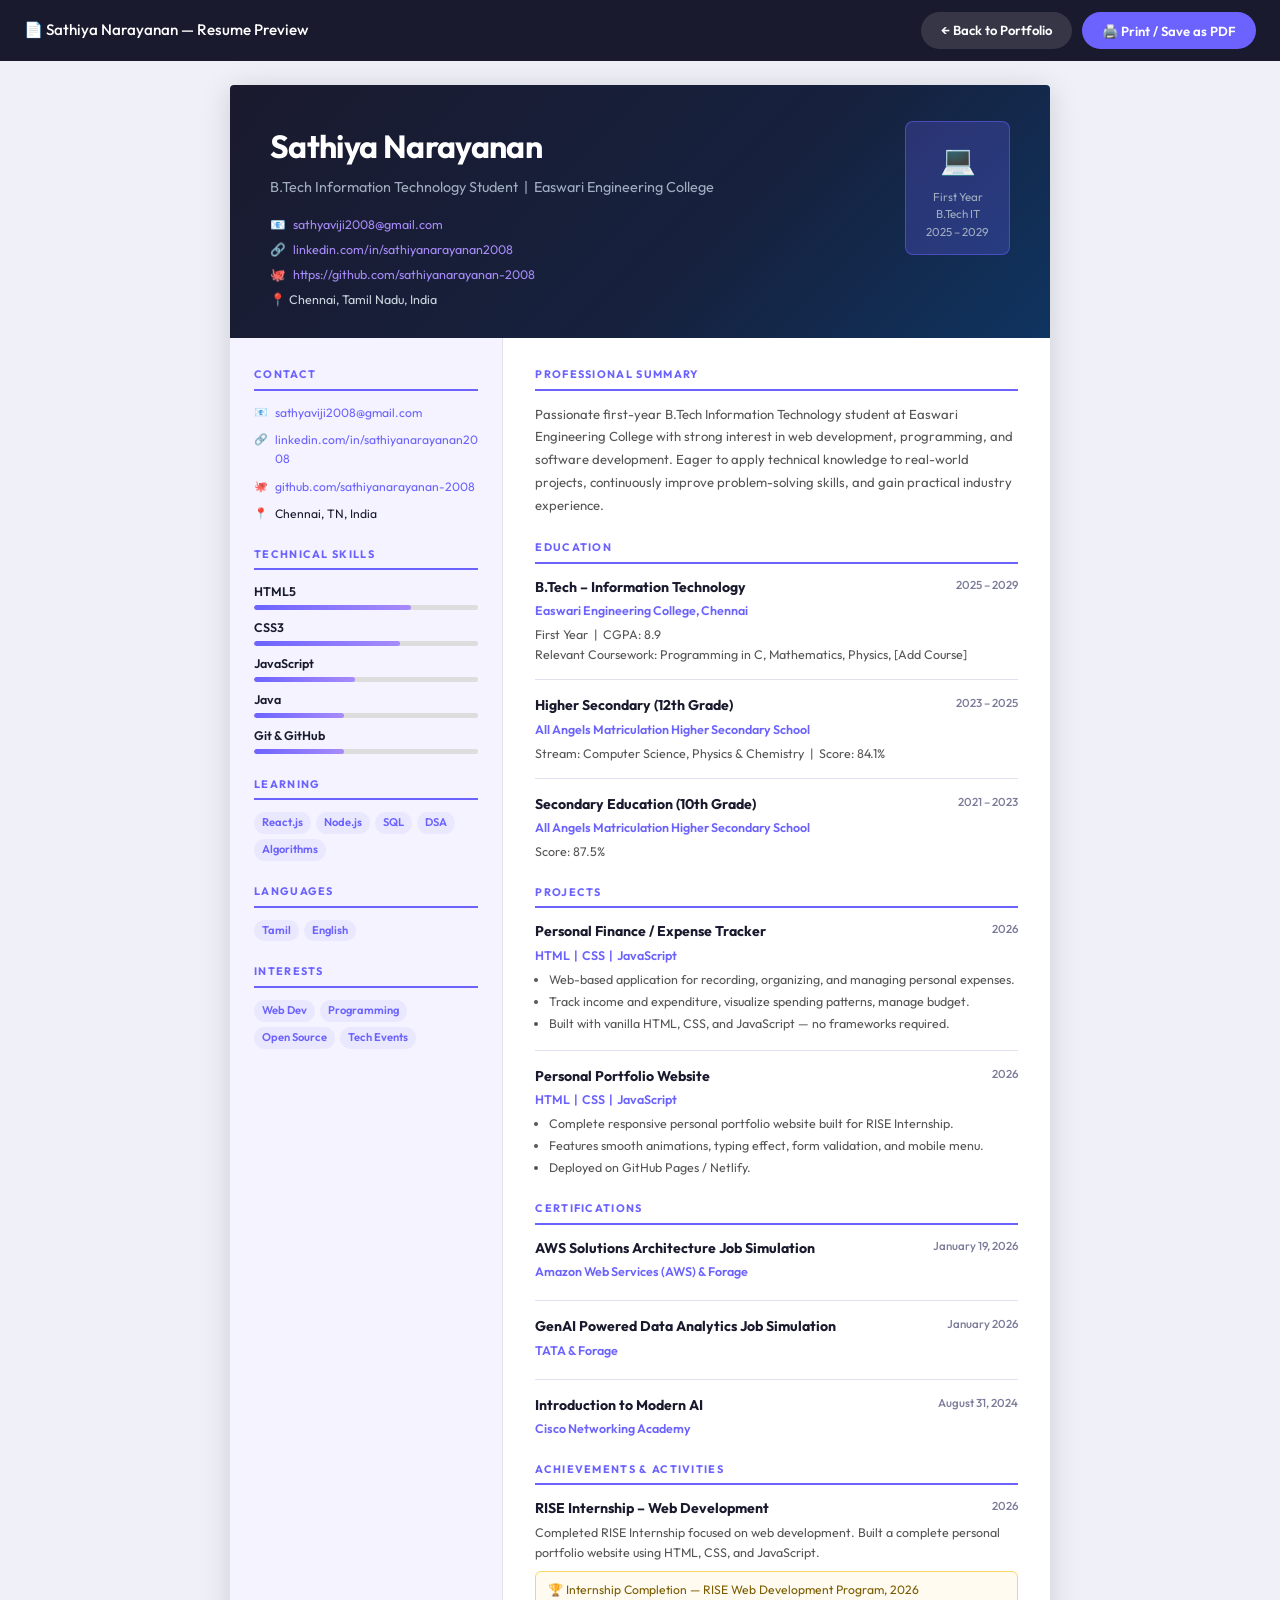
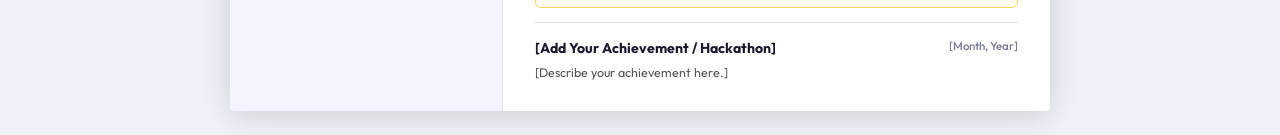
==== resume.html @ fcdcfe01 "Initial commit: Complete Personal Portfolio" ====
<!DOCTYPE html>
<html lang="en">

<head>
  <meta charset="UTF-8" />
  <meta name="viewport" content="width=device-width, initial-scale=1.0" />
  <title>Sathiya Narayanan – Resume</title>
  <link rel="preconnect" href="https://fonts.googleapis.com" />
  <link
    href="https://fonts.googleapis.com/css2?family=Outfit:wght@300;400;500;600;700&family=Fira+Code:wght@400;500&display=swap"
    rel="stylesheet" />
  <style>
    /* ========== PRINT + SCREEN STYLES ========== */
    :root {
      --primary: #6c63ff;
      --text: #1a1a2e;
      --muted: #555;
      --light: #7b7b9a;
      --border: #e0e0ef;
      --bg-accent: #f4f3ff;
    }

    * {
      box-sizing: border-box;
      margin: 0;
      padding: 0;
    }

    body {
      font-family: 'Outfit', sans-serif;
      background: #f0f0f8;
      color: var(--text);
      font-size: 13px;
      line-height: 1.6;
    }

    /* ---- Print button (hidden in print) ---- */
    .print-bar {
      background: #1a1a2e;
      padding: 12px 24px;
      display: flex;
      align-items: center;
      justify-content: space-between;
      gap: 12px;
    }

    .print-bar h2 {
      color: #fff;
      font-size: 0.95rem;
      font-weight: 500;
    }

    .print-bar-btns {
      display: flex;
      gap: 10px;
    }

    .btn-print,
    .btn-back {
      padding: 8px 20px;
      border-radius: 999px;
      border: none;
      font-family: 'Outfit', sans-serif;
      font-size: 0.82rem;
      font-weight: 600;
      cursor: pointer;
      transition: opacity 0.2s;
      text-decoration: none;
      display: inline-flex;
      align-items: center;
      gap: 6px;
    }

    .btn-print {
      background: #6c63ff;
      color: #fff;
    }

    .btn-back {
      background: rgba(255, 255, 255, 0.12);
      color: #fff;
    }

    .btn-print:hover,
    .btn-back:hover {
      opacity: 0.85;
    }

    /* ---- A4 Paper ---- */
    .resume-paper {
      max-width: 820px;
      margin: 24px auto;
      background: #fff;
      box-shadow: 0 4px 30px rgba(0, 0, 0, 0.15);
      border-radius: 4px;
      overflow: hidden;
    }

    /* ---- Header ---- */
    .r-header {
      background: linear-gradient(135deg, #1a1a2e 0%, #16213e 60%, #0f3460 100%);
      color: #fff;
      padding: 36px 40px 28px;
      display: grid;
      grid-template-columns: 1fr auto;
      gap: 20px;
      align-items: start;
    }

    .r-name {
      font-size: 2rem;
      font-weight: 700;
      letter-spacing: -0.02em;
      margin-bottom: 4px;
    }

    .r-title {
      font-size: 0.9rem;
      color: #a0aec0;
      font-weight: 400;
      margin-bottom: 16px;
    }

    .r-contacts {
      display: flex;
      flex-direction: column;
      gap: 5px;
    }

    .r-contact-item {
      font-size: 0.78rem;
      color: #cbd5e0;
      display: flex;
      align-items: center;
      gap: 7px;
    }

    .r-contact-item a {
      color: #a78bfa;
      text-decoration: none;
    }

    .r-badge {
      background: rgba(108, 99, 255, 0.25);
      border: 1px solid rgba(108, 99, 255, 0.5);
      border-radius: 8px;
      padding: 14px 20px;
      text-align: center;
    }

    .r-badge-icon {
      font-size: 1.8rem;
      margin-bottom: 6px;
    }

    .r-badge-text {
      font-size: 0.72rem;
      color: #a0aec0;
      line-height: 1.5;
    }

    /* ---- Body Layout ---- */
    .r-body {
      display: grid;
      grid-template-columns: 1fr 2fr;
    }

    /* ---- Sidebar ---- */
    .r-sidebar {
      background: var(--bg-accent);
      padding: 28px 24px;
      border-right: 1px solid var(--border);
    }

    /* ---- Main Content ---- */
    .r-main {
      padding: 28px 32px;
    }

    /* ---- Section ---- */
    .r-section {
      margin-bottom: 22px;
    }

    .r-section:last-child {
      margin-bottom: 0;
    }

    .r-section-title {
      font-size: 0.68rem;
      font-weight: 700;
      text-transform: uppercase;
      letter-spacing: 0.12em;
      color: var(--primary);
      border-bottom: 2px solid var(--primary);
      padding-bottom: 5px;
      margin-bottom: 12px;
    }

    /* ---- Skills ---- */
    .skill-list {
      display: flex;
      flex-direction: column;
      gap: 8px;
    }

    .skill-item {
      display: flex;
      flex-direction: column;
      gap: 3px;
    }

    .skill-label {
      font-size: 0.78rem;
      font-weight: 600;
      color: var(--text);
    }

    .skill-bar-bg {
      background: #ddd;
      border-radius: 999px;
      height: 5px;
      overflow: hidden;
    }

    .skill-bar-fill {
      height: 100%;
      border-radius: 999px;
      background: linear-gradient(90deg, var(--primary), #a78bfa);
    }

    /* ---- Tags ---- */
    .tag-group {
      display: flex;
      flex-wrap: wrap;
      gap: 5px;
      margin-top: 4px;
    }

    .tag {
      font-size: 0.7rem;
      padding: 2px 8px;
      border-radius: 999px;
      background: #e9e8ff;
      color: var(--primary);
      font-weight: 600;
    }

    /* ---- Timeline entry ---- */
    .r-entry {
      margin-bottom: 14px;
      padding-bottom: 14px;
      border-bottom: 1px solid var(--border);
    }

    .r-entry:last-child {
      border-bottom: none;
      margin-bottom: 0;
      padding-bottom: 0;
    }

    .r-entry-header {
      display: flex;
      justify-content: space-between;
      align-items: flex-start;
      gap: 10px;
      margin-bottom: 3px;
    }

    .r-entry-title {
      font-size: 0.88rem;
      font-weight: 700;
      color: var(--text);
    }

    .r-entry-date {
      font-size: 0.72rem;
      color: var(--light);
      white-space: nowrap;
      font-weight: 500;
    }

    .r-entry-sub {
      font-size: 0.78rem;
      color: var(--primary);
      font-weight: 600;
      margin-bottom: 4px;
    }

    .r-entry-desc {
      font-size: 0.78rem;
      color: var(--muted);
      line-height: 1.6;
    }

    .r-entry-desc ul {
      padding-left: 14px;
    }

    .r-entry-desc li {
      margin-bottom: 2px;
    }

    /* ---- Profile summary ---- */
    .r-summary {
      font-size: 0.82rem;
      color: var(--muted);
      line-height: 1.75;
    }

    /* ---- Contact sidebar items ---- */
    .contact-list {
      display: flex;
      flex-direction: column;
      gap: 8px;
    }

    .contact-list-item {
      font-size: 0.76rem;
      color: var(--text);
      display: flex;
      align-items: flex-start;
      gap: 7px;
      word-break: break-all;
    }

    .contact-list-item span {
      color: var(--primary);
      font-size: 0.9em;
      margin-top: 1px;
    }

    .contact-list-item a {
      color: var(--primary);
      text-decoration: none;
    }

    /* ---- Internship highlight ---- */
    .highlight-card {
      background: #fffbf0;
      border: 1px solid #f6d860;
      border-radius: 6px;
      padding: 8px 12px;
      font-size: 0.76rem;
      color: #7a5c00;
      margin-top: 8px;
    }

    /* ===== PRINT OVERRIDES ===== */
    @media print {
      body {
        background: #fff;
      }

      .print-bar {
        display: none !important;
      }

      .resume-paper {
        box-shadow: none;
        margin: 0;
        border-radius: 0;
        max-width: 100%;
      }

      .r-section, .r-entry {
        page-break-inside: avoid;
        break-inside: avoid;
      }

      @page {
        margin: 10mm;
        size: A4;
      }
    }
  </style>
</head>

<body>

  <!-- Print / Back Bar (hidden on print) -->
  <div class="print-bar">
    <h2>📄 Sathiya Narayanan — Resume Preview</h2>
    <div class="print-bar-btns">
      <a href="index.html" class="btn-back">← Back to Portfolio</a>
      <button class="btn-print" onclick="window.print()">🖨️ Print / Save as PDF</button>
    </div>
  </div>

  <div class="resume-paper">

    <!-- ===== HEADER ===== -->
    <header class="r-header">
      <div>
        <div class="r-name">Sathiya Narayanan</div>
        <div class="r-title">B.Tech Information Technology Student &nbsp;|&nbsp; Easwari Engineering College</div>
        <div class="r-contacts">
          <div class="r-contact-item">
            📧 <a href="mailto:sathyaviji2008@gmail.com">sathyaviji2008@gmail.com</a>
          </div>
          <div class="r-contact-item">
            🔗 <a href="https://www.linkedin.com/in/sathiyanarayanan2008"
              target="_blank">linkedin.com/in/sathiyanarayanan2008</a>
          </div>
          <div class="r-contact-item">
            🐙 <a href="https://github.com/sathiyanarayanan-2008"
              target="_blank">https://github.com/sathiyanarayanan-2008</a>
          </div>
          <div class="r-contact-item">
            📍 Chennai, Tamil Nadu, India
          </div>
        </div>
      </div>
      <div class="r-badge">
        <div class="r-badge-icon">💻</div>
        <div class="r-badge-text">First Year<br />B.Tech IT<br />2025 – 2029</div>
      </div>
    </header>

    <!-- ===== BODY ===== -->
    <div class="r-body">

      <!-- ===== SIDEBAR ===== -->
      <aside class="r-sidebar">

        <!-- Contact -->
        <div class="r-section">
          <div class="r-section-title">Contact</div>
          <div class="contact-list">
            <div class="contact-list-item">
              <span>📧</span>
              <a href="mailto:sathyaviji2008@gmail.com">sathyaviji2008@gmail.com</a>
            </div>
            <div class="contact-list-item">
              <span>🔗</span>
              <a href="https://www.linkedin.com/in/sathiyanarayanan2008"
                target="_blank">linkedin.com/in/sathiyanarayanan2008</a>
            </div>
            <div class="contact-list-item">
              <span>🐙</span>
              <a href="https://github.com/sathiyanarayanan-2008" target="_blank">github.com/sathiyanarayanan-2008</a>
            </div>
            <div class="contact-list-item">
              <span>📍</span> Chennai, TN, India
            </div>
          </div>
        </div>

        <!-- Skills -->
        <div class="r-section">
          <div class="r-section-title">Technical Skills</div>
          <div class="skill-list">
            <div class="skill-item">
              <div class="skill-label">HTML5</div>
              <div class="skill-bar-bg">
                <div class="skill-bar-fill" style="width:70%"></div>
              </div>
            </div>
            <div class="skill-item">
              <div class="skill-label">CSS3</div>
              <div class="skill-bar-bg">
                <div class="skill-bar-fill" style="width:65%"></div>
              </div>
            </div>
            <div class="skill-item">
              <div class="skill-label">JavaScript</div>
              <div class="skill-bar-bg">
                <div class="skill-bar-fill" style="width:45%"></div>
              </div>
            </div>
            <div class="skill-item">
              <div class="skill-label">Java</div>
              <div class="skill-bar-bg">
                <div class="skill-bar-fill" style="width:40%"></div>
              </div>
            </div>
            <div class="skill-item">
              <div class="skill-label">Git & GitHub</div>
              <div class="skill-bar-bg">
                <div class="skill-bar-fill" style="width:40%"></div>
              </div>
            </div>
          </div>
        </div>

        <!-- Currently Learning -->
        <div class="r-section">
          <div class="r-section-title">Learning</div>
          <div class="tag-group">
            <span class="tag">React.js</span>
            <span class="tag">Node.js</span>
            <span class="tag">SQL</span>
            <span class="tag">DSA</span>
            <span class="tag">Algorithms</span>
          </div>
        </div>

        <!-- Languages -->
        <div class="r-section">
          <div class="r-section-title">Languages</div>
          <div class="tag-group">
            <span class="tag">Tamil</span>
            <span class="tag">English</span>
          </div>
        </div>

        <!-- Interests -->
        <div class="r-section">
          <div class="r-section-title">Interests</div>
          <div class="tag-group">
            <span class="tag">Web Dev</span>
            <span class="tag">Programming</span>
            <span class="tag">Open Source</span>
            <span class="tag">Tech Events</span>
          </div>
        </div>

      </aside>

      <!-- ===== MAIN CONTENT ===== -->
      <main class="r-main">

        <!-- Summary -->
        <div class="r-section">
          <div class="r-section-title">Professional Summary</div>
          <p class="r-summary">
            Passionate first-year B.Tech Information Technology student at Easwari Engineering College with strong
            interest in web development, programming, and software development. Eager to apply technical knowledge to
            real-world projects, continuously improve problem-solving skills, and gain practical industry experience.
          </p>
        </div>

        <!-- Education -->
        <div class="r-section">
          <div class="r-section-title">Education</div>

          <div class="r-entry">
            <div class="r-entry-header">
              <div class="r-entry-title">B.Tech – Information Technology</div>
              <div class="r-entry-date">2025 – 2029</div>
            </div>
            <div class="r-entry-sub">Easwari Engineering College, Chennai</div>
            <div class="r-entry-desc">
              First Year &nbsp;|&nbsp; CGPA: 8.9<br />
              Relevant Coursework: Programming in C, Mathematics, Physics, [Add Course]
            </div>
          </div>

          <div class="r-entry">
            <div class="r-entry-header">
              <div class="r-entry-title">Higher Secondary (12th Grade)</div>
              <div class="r-entry-date">2023 – 2025</div>
            </div>
            <div class="r-entry-sub">All Angels Matriculation Higher Secondary School</div>
            <div class="r-entry-desc">Stream: Computer Science, Physics & Chemistry &nbsp;|&nbsp; Score: 84.1%</div>
          </div>

          <div class="r-entry">
            <div class="r-entry-header">
              <div class="r-entry-title">Secondary Education (10th Grade)</div>
              <div class="r-entry-date">2021 – 2023</div>
            </div>
            <div class="r-entry-sub">All Angels Matriculation Higher Secondary School</div>
            <div class="r-entry-desc">Score: 87.5%</div>
          </div>
        </div>

        <!-- Projects -->
        <div class="r-section">
          <div class="r-section-title">Projects</div>

          <div class="r-entry">
            <div class="r-entry-header">
              <div class="r-entry-title">Personal Finance / Expense Tracker</div>
              <div class="r-entry-date">2026</div>
            </div>
            <div class="r-entry-sub">HTML &nbsp;|&nbsp; CSS &nbsp;|&nbsp; JavaScript</div>
            <div class="r-entry-desc">
              <ul>
                <li>Web-based application for recording, organizing, and managing personal expenses.</li>
                <li>Track income and expenditure, visualize spending patterns, manage budget.</li>
                <li>Built with vanilla HTML, CSS, and JavaScript — no frameworks required.</li>
              </ul>
            </div>
          </div>

          <div class="r-entry">
            <div class="r-entry-header">
              <div class="r-entry-title">Personal Portfolio Website</div>
              <div class="r-entry-date">2026</div>
            </div>
            <div class="r-entry-sub">HTML &nbsp;|&nbsp; CSS &nbsp;|&nbsp; JavaScript</div>
            <div class="r-entry-desc">
              <ul>
                <li>Complete responsive personal portfolio website built for RISE Internship.</li>
                <li>Features smooth animations, typing effect, form validation, and mobile menu.</li>
                <li>Deployed on GitHub Pages / Netlify.</li>
              </ul>
            </div>
          </div>
        </div>

        <!-- Certifications -->
        <div class="r-section">
          <div class="r-section-title">Certifications</div>

          <div class="r-entry">
            <div class="r-entry-header">
              <div class="r-entry-title">AWS Solutions Architecture Job Simulation</div>
              <div class="r-entry-date">January 19, 2026</div>
            </div>
            <div class="r-entry-sub">Amazon Web Services (AWS) &amp; Forage</div>
          </div>

          <div class="r-entry">
            <div class="r-entry-header">
              <div class="r-entry-title">GenAI Powered Data Analytics Job Simulation</div>
              <div class="r-entry-date">January 2026</div>
            </div>
            <div class="r-entry-sub">TATA &amp; Forage</div>
          </div>

          <div class="r-entry">
            <div class="r-entry-header">
              <div class="r-entry-title">Introduction to Modern AI</div>
              <div class="r-entry-date">August 31, 2024</div>
            </div>
            <div class="r-entry-sub">Cisco Networking Academy</div>
          </div>
        </div>

        <!-- Achievements -->
        <div class="r-section">
          <div class="r-section-title">Achievements & Activities</div>
          <div class="r-entry">
            <div class="r-entry-header">
              <div class="r-entry-title">RISE Internship – Web Development</div>
              <div class="r-entry-date">2026</div>
            </div>
            <div class="r-entry-desc">Completed RISE Internship focused on web development. Built a complete personal
              portfolio website using HTML, CSS, and JavaScript.</div>
            <div class="highlight-card">🏆 Internship Completion — RISE Web Development Program, 2026</div>
          </div>

          <div class="r-entry">
            <div class="r-entry-header">
              <div class="r-entry-title">[Add Your Achievement / Hackathon]</div>
              <div class="r-entry-date">[Month, Year]</div>
            </div>
            <div class="r-entry-desc">[Describe your achievement here.]</div>
          </div>
        </div>

      </main>
    </div>

  </div>

  <script>
    // Auto-trigger print if URL has ?print=1
    if (new URLSearchParams(window.location.search).get('print') === '1') {
      window.onload = () => window.print();
    }
  </script>
</body>

</html>
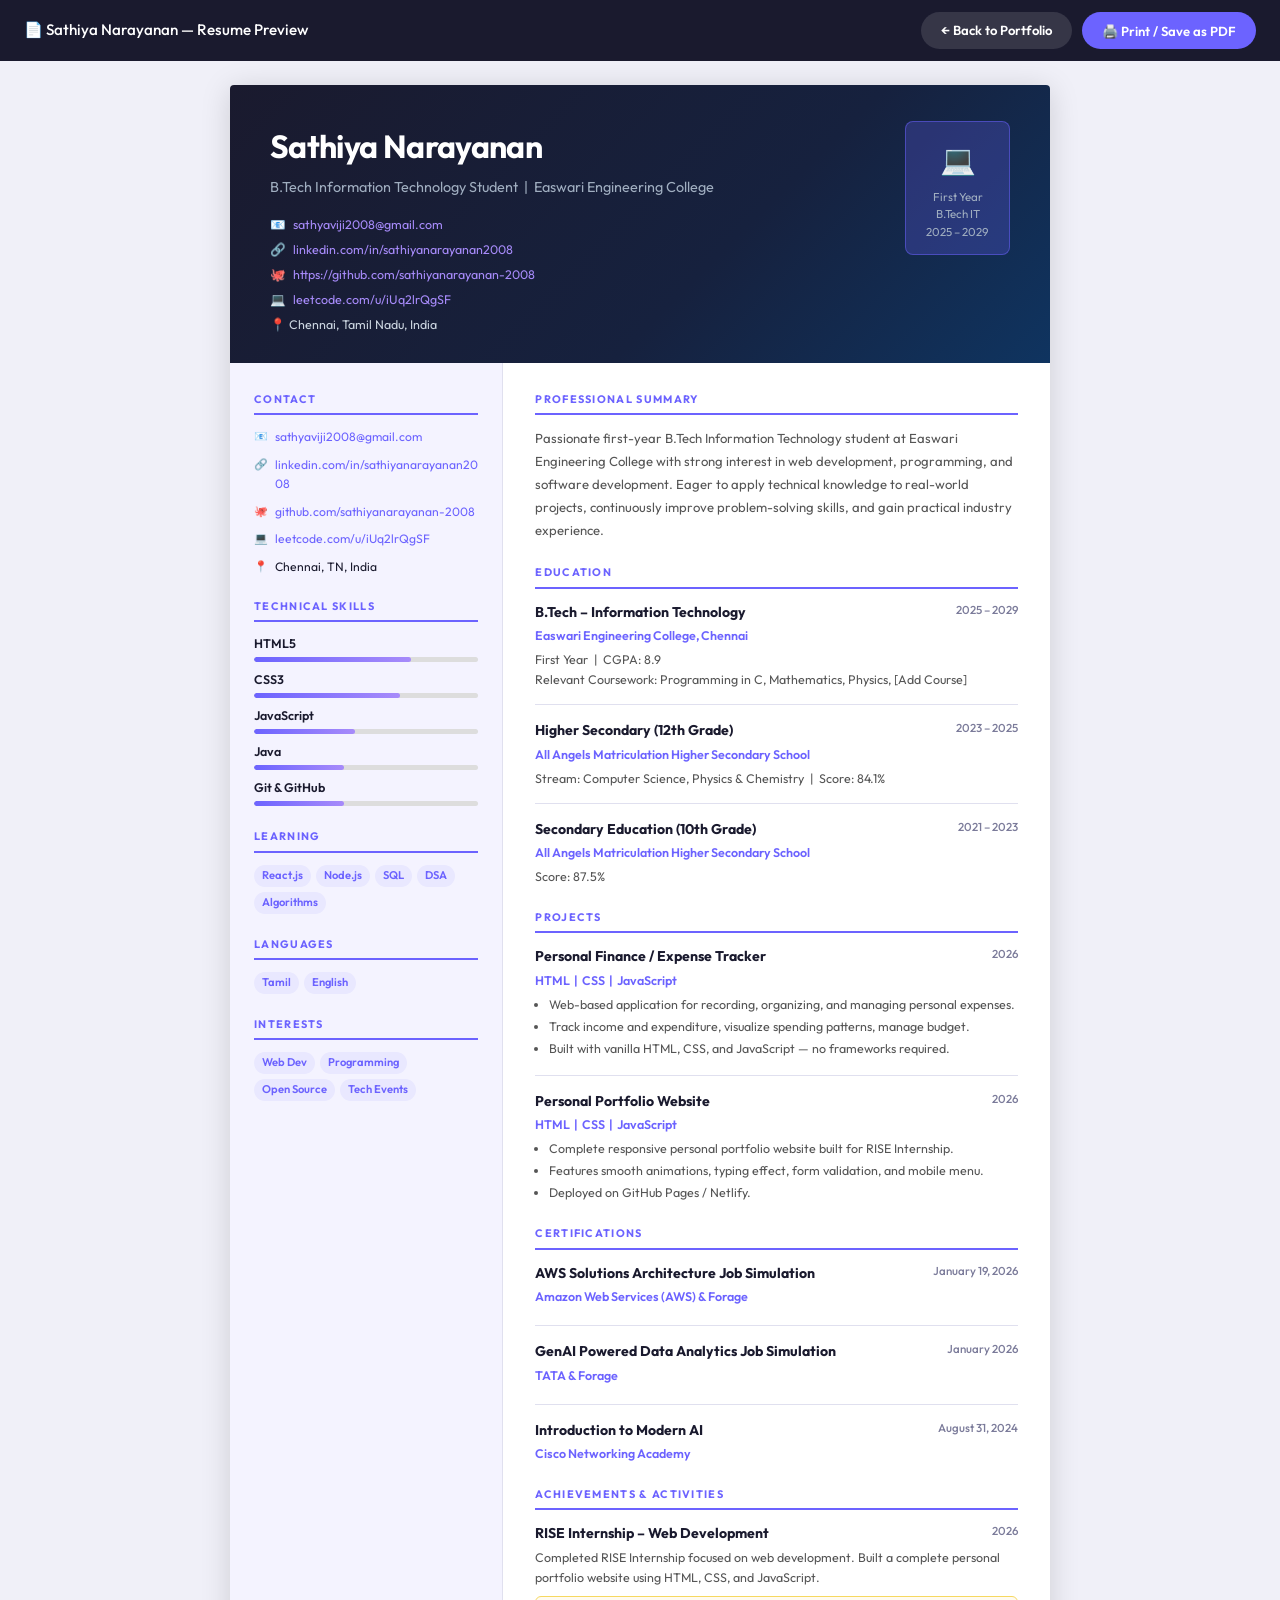
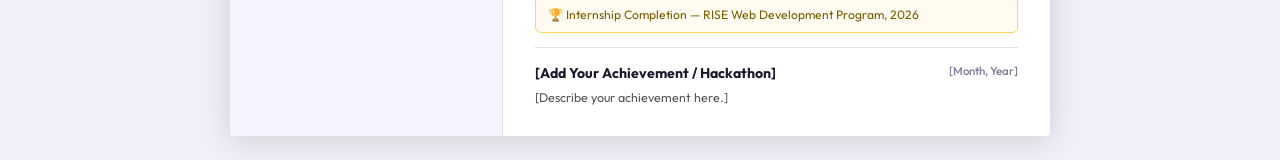
==== commit cbd71ee4: "Add LeetCode profile links and achievements" ====
--- a/resume.html
+++ b/resume.html
@@ -407,6 +407,10 @@
               target="_blank">https://github.com/sathiyanarayanan-2008</a>
           </div>
           <div class="r-contact-item">
+            💻 <a href="https://leetcode.com/u/iUq2lrQgSF/"
+              target="_blank">leetcode.com/u/iUq2lrQgSF</a>
+          </div>
+          <div class="r-contact-item">
             📍 Chennai, Tamil Nadu, India
           </div>
         </div>
@@ -439,6 +443,10 @@
             <div class="contact-list-item">
               <span>🐙</span>
               <a href="https://github.com/sathiyanarayanan-2008" target="_blank">github.com/sathiyanarayanan-2008</a>
+            </div>
+            <div class="contact-list-item">
+              <span>💻</span>
+              <a href="https://leetcode.com/u/iUq2lrQgSF/" target="_blank">leetcode.com/u/iUq2lrQgSF</a>
             </div>
             <div class="contact-list-item">
               <span>📍</span> Chennai, TN, India
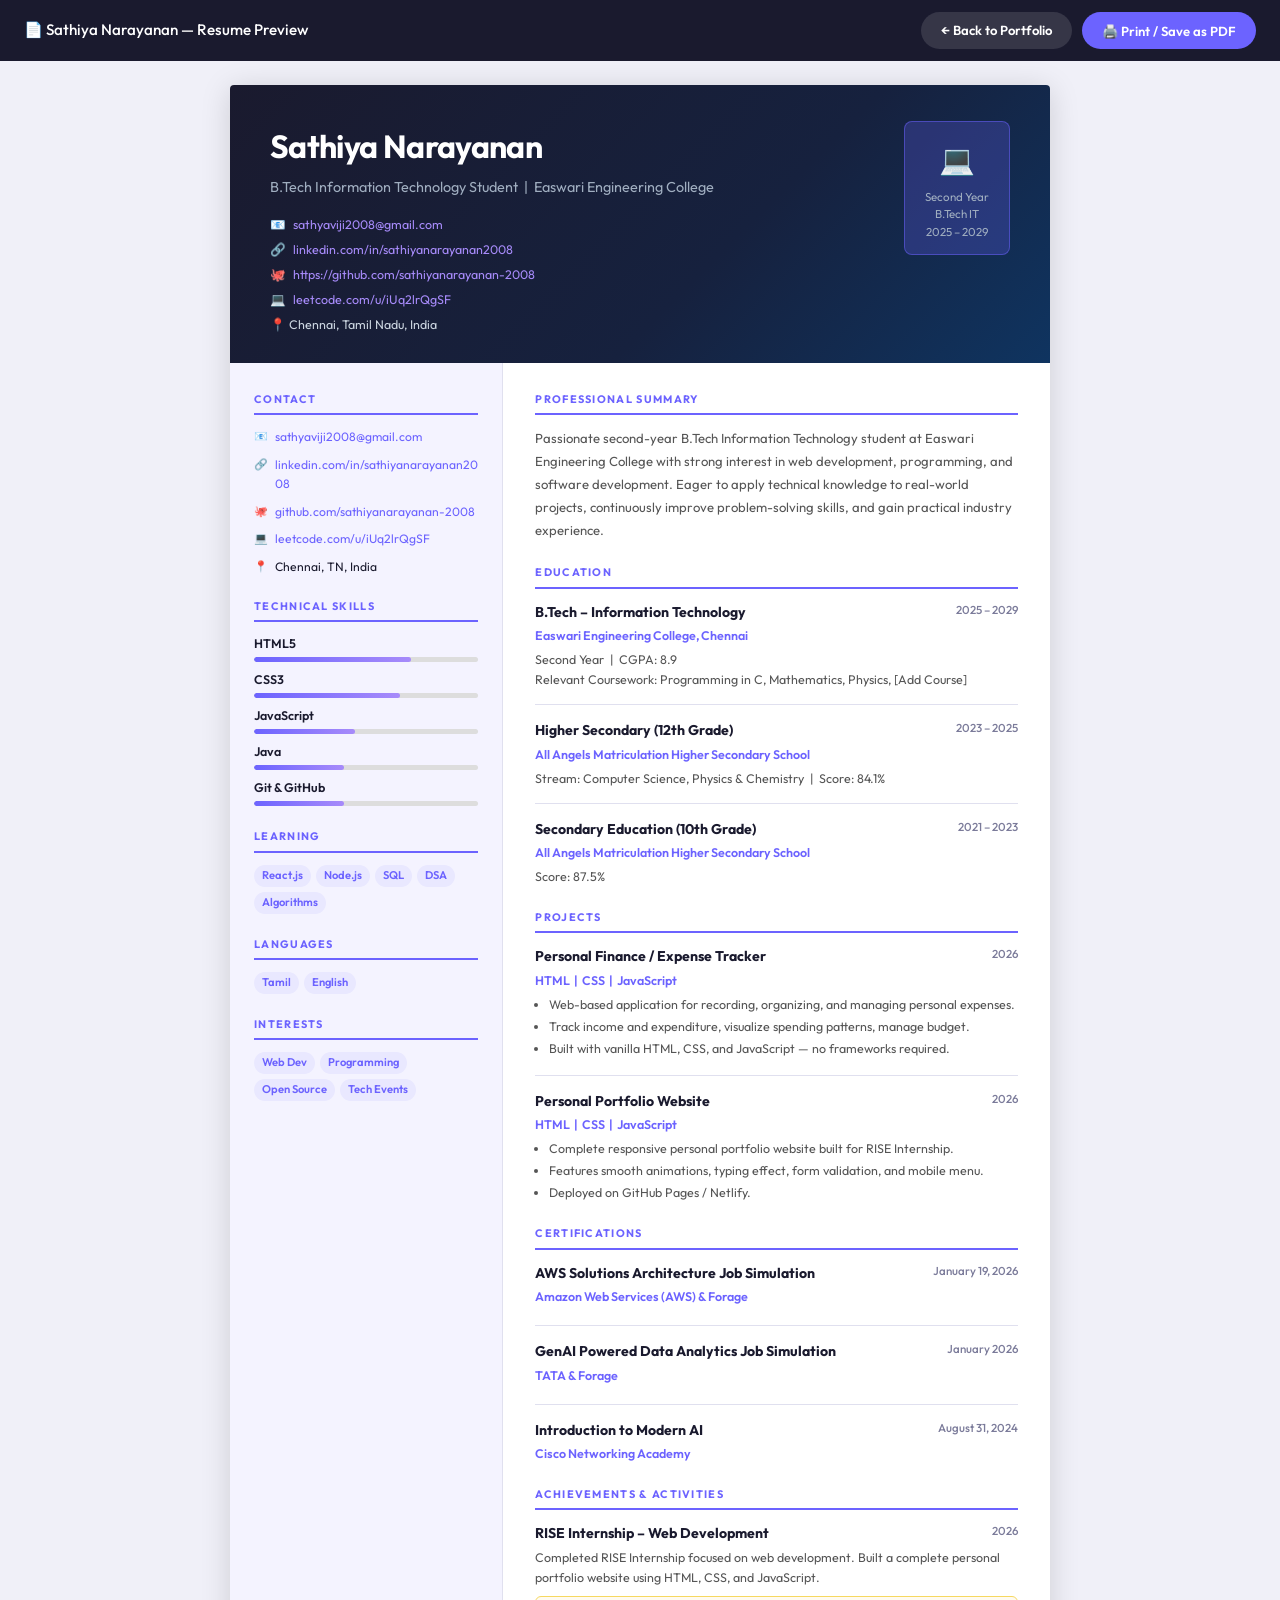
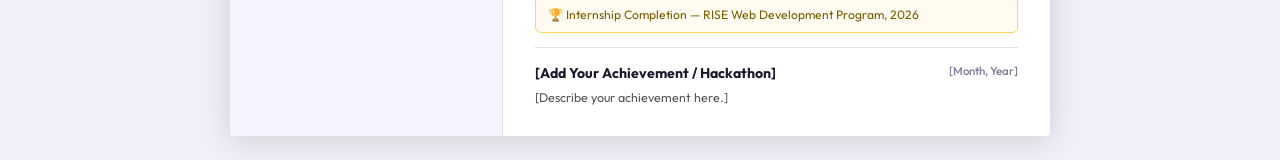
==== commit 8ef6049f: "Update year of study to second year" ====
--- a/resume.html
+++ b/resume.html
@@ -417,7 +417,7 @@
       </div>
       <div class="r-badge">
         <div class="r-badge-icon">💻</div>
-        <div class="r-badge-text">First Year<br />B.Tech IT<br />2025 – 2029</div>
+        <div class="r-badge-text">Second Year<br />B.Tech IT<br />2025 – 2029</div>
       </div>
     </header>
 
@@ -532,7 +532,7 @@
         <div class="r-section">
           <div class="r-section-title">Professional Summary</div>
           <p class="r-summary">
-            Passionate first-year B.Tech Information Technology student at Easwari Engineering College with strong
+            Passionate second-year B.Tech Information Technology student at Easwari Engineering College with strong
             interest in web development, programming, and software development. Eager to apply technical knowledge to
             real-world projects, continuously improve problem-solving skills, and gain practical industry experience.
           </p>
@@ -549,7 +549,7 @@
             </div>
             <div class="r-entry-sub">Easwari Engineering College, Chennai</div>
             <div class="r-entry-desc">
-              First Year &nbsp;|&nbsp; CGPA: 8.9<br />
+              Second Year &nbsp;|&nbsp; CGPA: 8.9<br />
               Relevant Coursework: Programming in C, Mathematics, Physics, [Add Course]
             </div>
           </div>
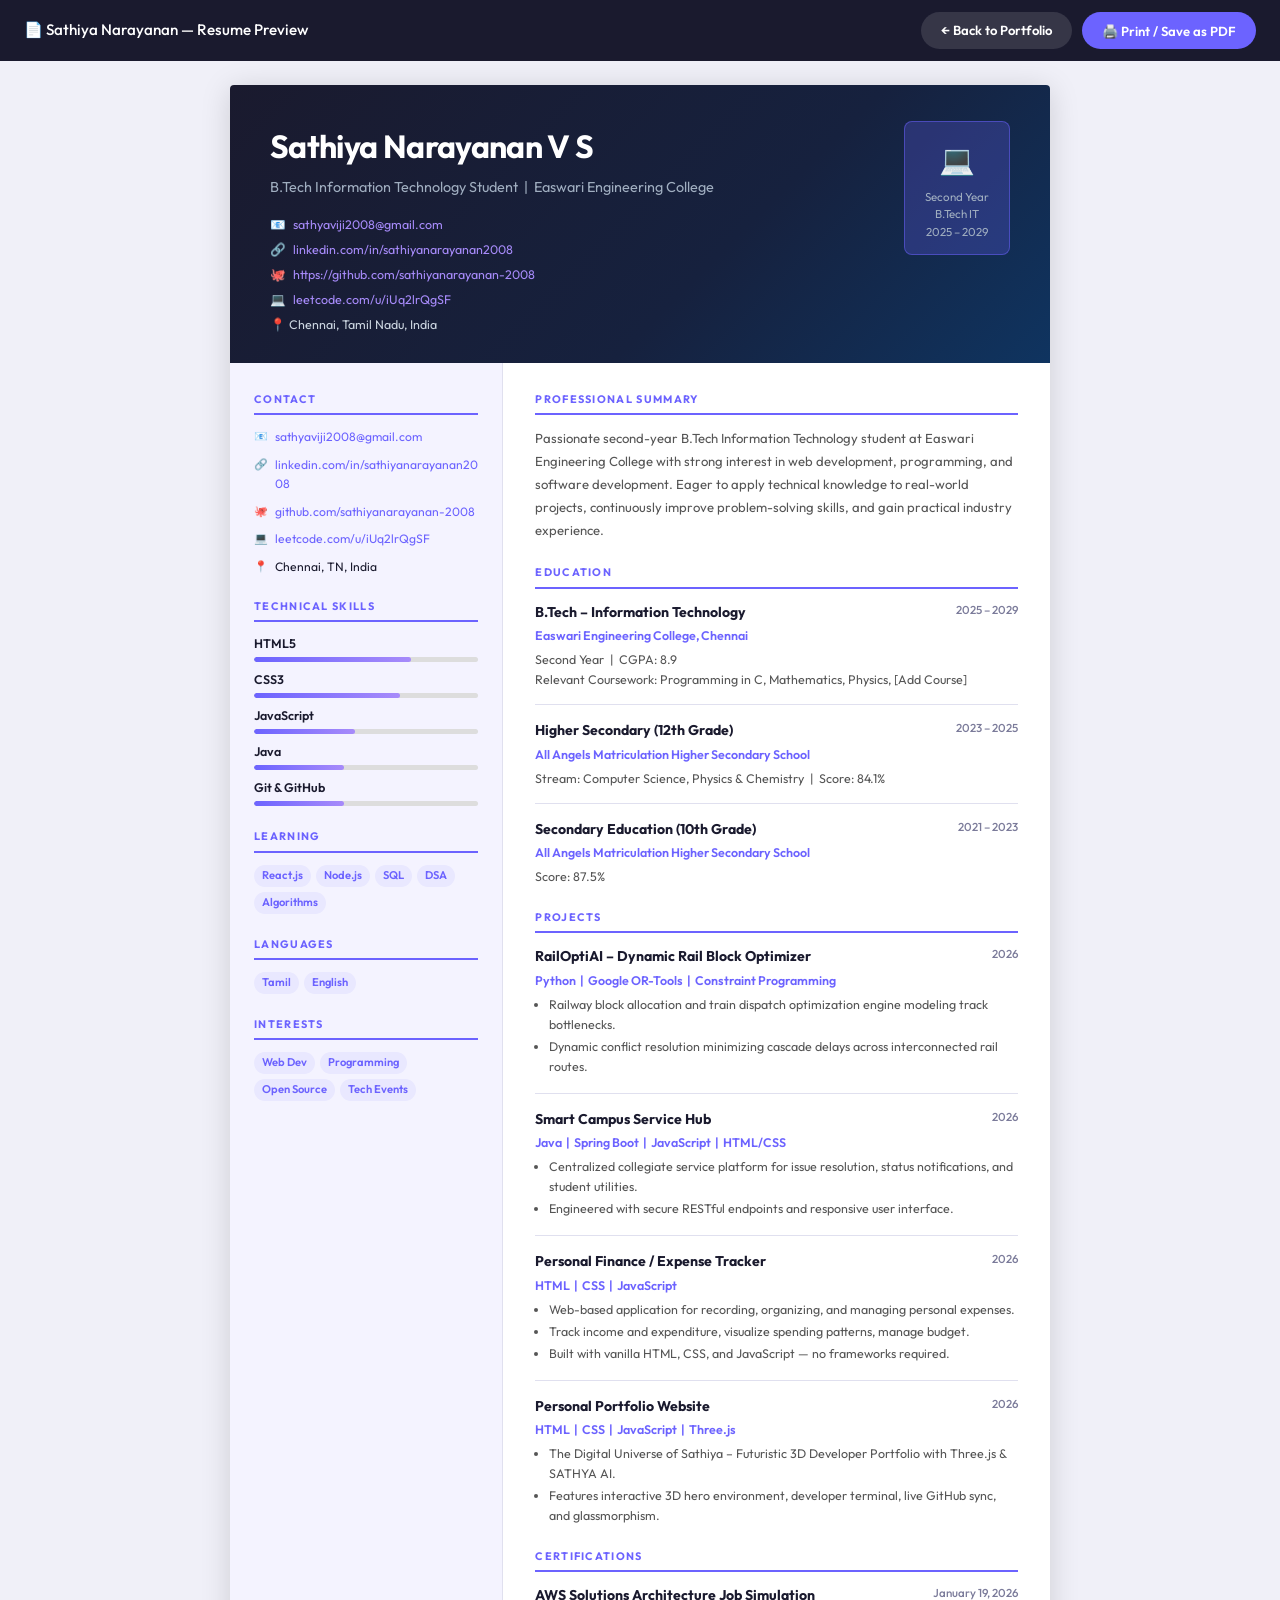
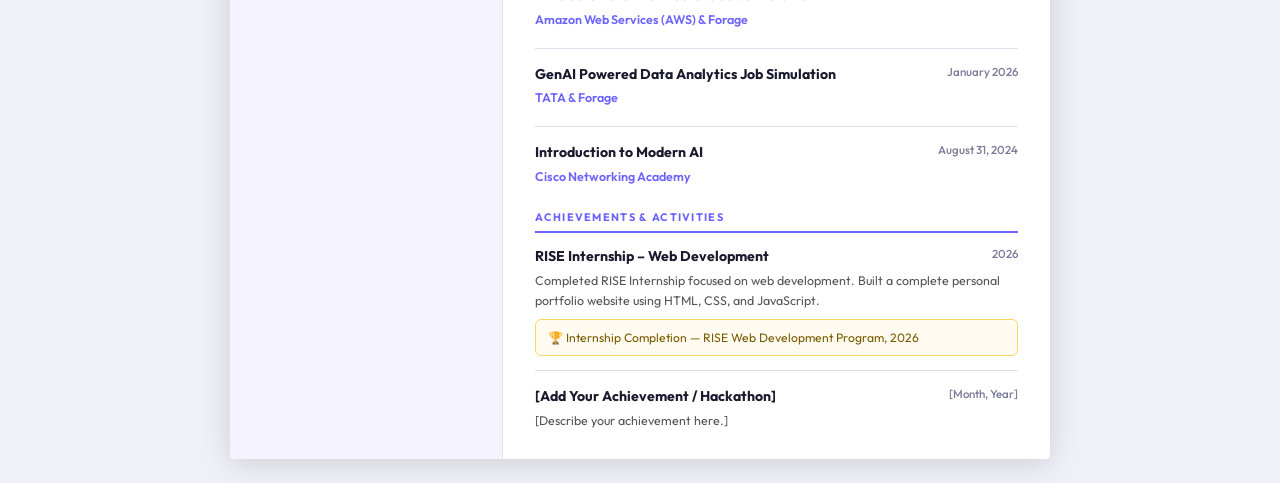
==== commit 19e17305: "Update portfolio website design, styles, and interactive scripts" ====
--- a/resume.html
+++ b/resume.html
@@ -392,7 +392,7 @@
     <!-- ===== HEADER ===== -->
     <header class="r-header">
       <div>
-        <div class="r-name">Sathiya Narayanan</div>
+        <div class="r-name">Sathiya Narayanan V S</div>
         <div class="r-title">B.Tech Information Technology Student &nbsp;|&nbsp; Easwari Engineering College</div>
         <div class="r-contacts">
           <div class="r-contact-item">
@@ -579,6 +579,34 @@
 
           <div class="r-entry">
             <div class="r-entry-header">
+              <div class="r-entry-title">RailOptiAI – Dynamic Rail Block Optimizer</div>
+              <div class="r-entry-date">2026</div>
+            </div>
+            <div class="r-entry-sub">Python &nbsp;|&nbsp; Google OR-Tools &nbsp;|&nbsp; Constraint Programming</div>
+            <div class="r-entry-desc">
+              <ul>
+                <li>Railway block allocation and train dispatch optimization engine modeling track bottlenecks.</li>
+                <li>Dynamic conflict resolution minimizing cascade delays across interconnected rail routes.</li>
+              </ul>
+            </div>
+          </div>
+
+          <div class="r-entry">
+            <div class="r-entry-header">
+              <div class="r-entry-title">Smart Campus Service Hub</div>
+              <div class="r-entry-date">2026</div>
+            </div>
+            <div class="r-entry-sub">Java &nbsp;|&nbsp; Spring Boot &nbsp;|&nbsp; JavaScript &nbsp;|&nbsp; HTML/CSS</div>
+            <div class="r-entry-desc">
+              <ul>
+                <li>Centralized collegiate service platform for issue resolution, status notifications, and student utilities.</li>
+                <li>Engineered with secure RESTful endpoints and responsive user interface.</li>
+              </ul>
+            </div>
+          </div>
+
+          <div class="r-entry">
+            <div class="r-entry-header">
               <div class="r-entry-title">Personal Finance / Expense Tracker</div>
               <div class="r-entry-date">2026</div>
             </div>
@@ -597,12 +625,11 @@
               <div class="r-entry-title">Personal Portfolio Website</div>
               <div class="r-entry-date">2026</div>
             </div>
-            <div class="r-entry-sub">HTML &nbsp;|&nbsp; CSS &nbsp;|&nbsp; JavaScript</div>
+            <div class="r-entry-sub">HTML &nbsp;|&nbsp; CSS &nbsp;|&nbsp; JavaScript &nbsp;|&nbsp; Three.js</div>
             <div class="r-entry-desc">
               <ul>
-                <li>Complete responsive personal portfolio website built for RISE Internship.</li>
-                <li>Features smooth animations, typing effect, form validation, and mobile menu.</li>
-                <li>Deployed on GitHub Pages / Netlify.</li>
+                <li>The Digital Universe of Sathiya – Futuristic 3D Developer Portfolio with Three.js &amp; SATHYA AI.</li>
+                <li>Features interactive 3D hero environment, developer terminal, live GitHub sync, and glassmorphism.</li>
               </ul>
             </div>
           </div>
